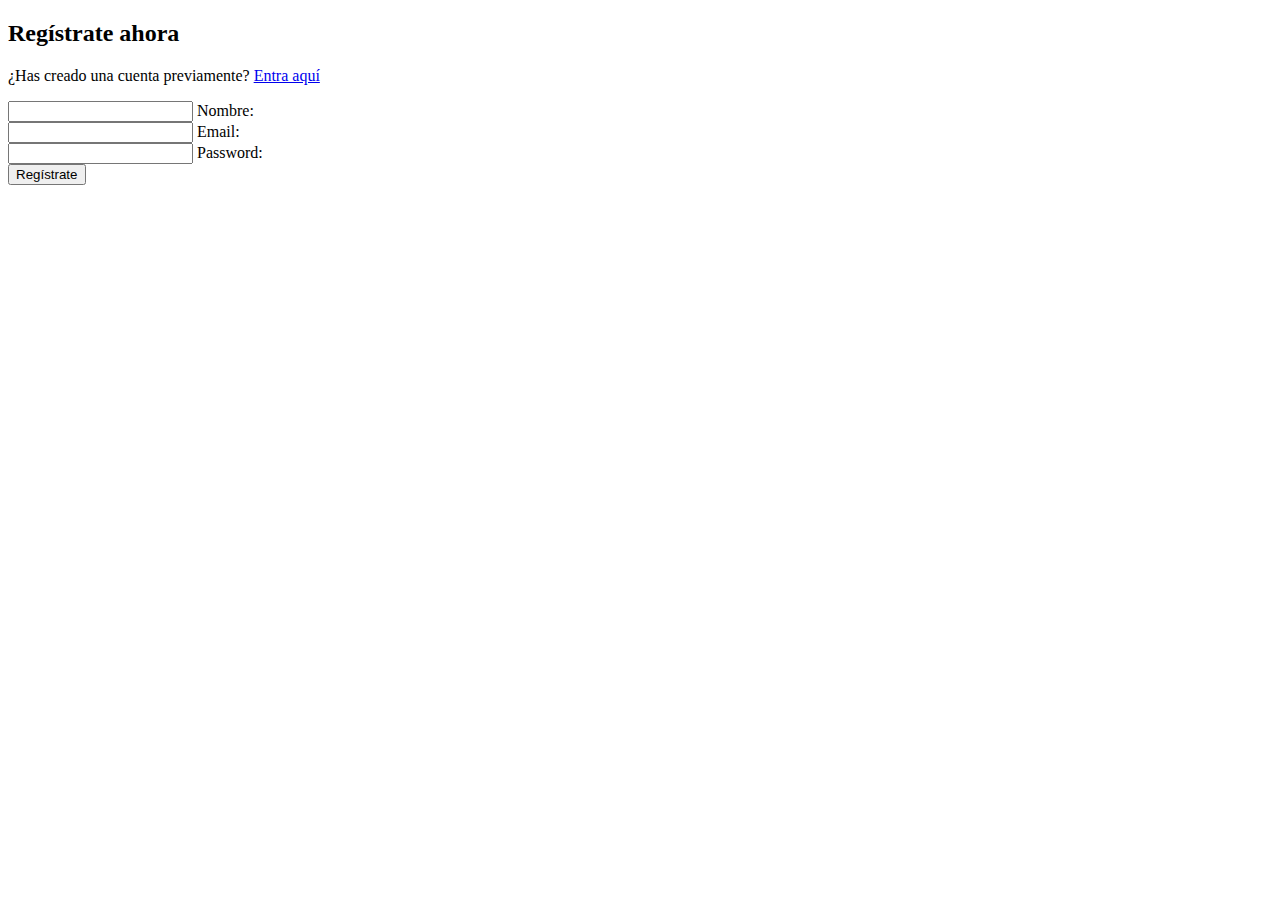
==== form/index.html @ cd25f0db "add HTML structure" ====
<!DOCTYPE html>
<html lang="en">
  <head>
    <meta charset="UTF-8" />
    <meta http-equiv="X-UA-Compatible" content="IE=edge" />
    <meta name="viewport" content="width=device-width, initial-scale=1.0" />
    <link rel="stylesheet" href="styles.css" />
    <title>Animated Form</title>
  </head>
  <body>
    <form action="" class="form">
      <section class="form__register">
        <h2 class="form__title">Regístrate ahora</h2>
        <p class="form__paragraph">
          ¿Has creado una cuenta previamente?
          <a href="#" class="form__link">Entra aquí</a>
        </p>
        <div class="form__inputs">
          <div class="form__groups">
            <input type="text" class="form__input" placeholder=" " />
            <label class="form__label">Nombre: </label>
            <span class="form__bar"></span>
          </div>
          <div class="form__groups">
            <input type="email" class="form__input" placeholder=" " />
            <label class="form__label">Email: </label>
            <span class="form__bar"></span>
          </div>
          <div class="form__groups">
            <input type="password" class="form__input" placeholder=" " />
            <label class="form__label">Password: </label>
            <span class="form__bar"></span>
          </div>
          <input type="submit" value="Regístrate" class="input__submit" />
        </div>
      </section>
      <section class="form__picture"></section>
    </form>
  </body>
</html>
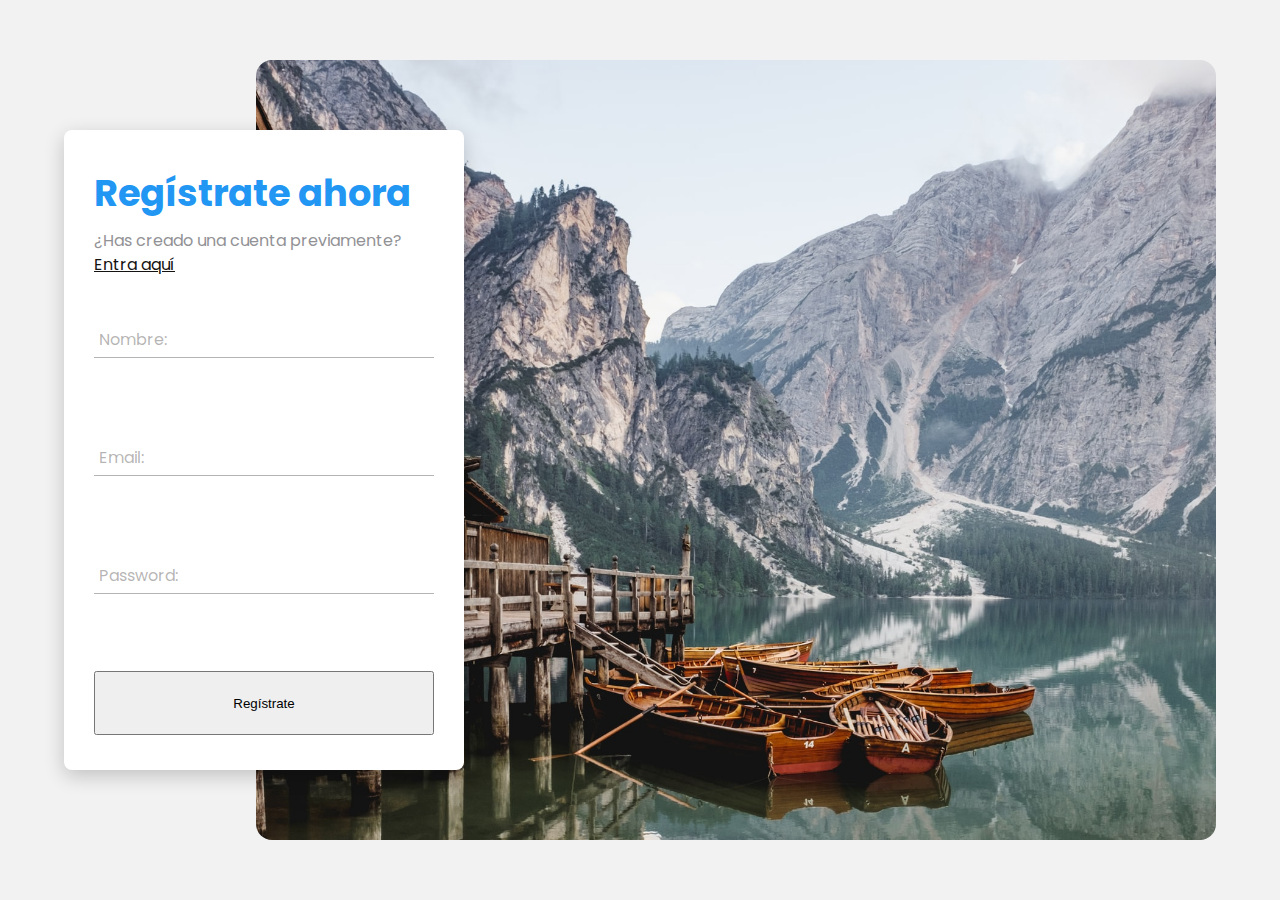
==== commit a21f36d3: "add css animations" ====
--- a/form/index.html
+++ b/form/index.html
@@ -31,7 +31,7 @@
             <label class="form__label">Password: </label>
             <span class="form__bar"></span>
           </div>
-          <input type="submit" value="Regístrate" class="input__submit" />
+          <input type="submit" value="Regístrate" class="form__submit" />
         </div>
       </section>
       <section class="form__picture"></section>
--- a/form/styles.css
+++ b/form/styles.css
@@ -0,0 +1,109 @@
+@import url("https://fonts.googleapis.com/css2?family=Poppins:wght@300;400;700&display=swap");
+
+*,
+::after,
+::before {
+  margin: 0;
+  padding: 0;
+  box-sizing: border-box;
+}
+
+body {
+  font-family: "Poppins", sans-serif;
+  min-height: 100vh;
+  padding: 60px 0;
+  background: #f2f2f2;
+  display: flex;
+}
+.form {
+  margin: 0 auto;
+  width: 90%;
+  max-width: 1200px;
+  display: grid;
+  grid-template-columns: repeat(6, 1fr);
+  grid-template-rows: 70px 1fr 70px;
+}
+.form__register {
+  background: white;
+  padding: 35px 30px;
+  border-radius: 8px;
+  grid-column: 1/4;
+  grid-row: 2/3;
+  box-shadow: 0 6px 20px rgb(0 0 0 / 20%);
+  display: grid;
+  grid-template-rows: max-content max-content 1fr;
+  max-width: 400px;
+  z-index: 1;
+}
+.form__picture {
+  grid-column: 2/-1;
+  grid-row: 1/-1;
+  background-image: url(img/background.jpg);
+  background-size: cover;
+  border-radius: 16px;
+}
+.form__groups {
+  position: relative;
+}
+.form__title {
+  font-size: 2.3rem;
+  margin-bottom: 8px;
+  color: #2196f3;
+}
+.form__paragraph {
+  color: #929296;
+  line-height: 1.5;
+}
+.form__link {
+  color: #151212;
+}
+.form__inputs {
+  margin-top: 40px;
+  display: grid;
+  gap: 2em;
+}
+.form__input {
+  position: relative;
+  display: block;
+  width: 100%;
+  background: none;
+  color: #6c6c6c;
+  outline: none;
+  padding: 10px 10px 10px 5px;
+  border: none;
+  border-bottom: 1px solid #49454567;
+  font-family: "Poppins", sans-serif;
+}
+.form__input:focus {
+  color: rgb(94, 93, 93);
+}
+.form__input:focus + .form__label,
+.form__input:not(:placeholder-shown) + .form__label {
+  color: #2196f3;
+  transform: scale(0.7) translateY(-34px);
+  transform-origin: top left;
+}
+.form__input:focus ~ .form__bar {
+  transform: scale(1);
+}
+.form__bar {
+  position: absolute;
+  border-bottom: 1px solid #2196f3;
+  display: block;
+  bottom: 0;
+  left: 0;
+  width: 100%;
+  transform: scale(0);
+  transition: 0.3s transform;
+  transform-origin: left bottom;
+}
+.form__label {
+  position: absolute;
+  color: #49454567;
+  font-size: 1rem;
+  left: 5px;
+  top: 10px;
+  /* para no poder tocar el label y poder escribir sobre el input*/
+  pointer-events: none;
+  transition: 0.5s transform, color 0.3s;
+}
